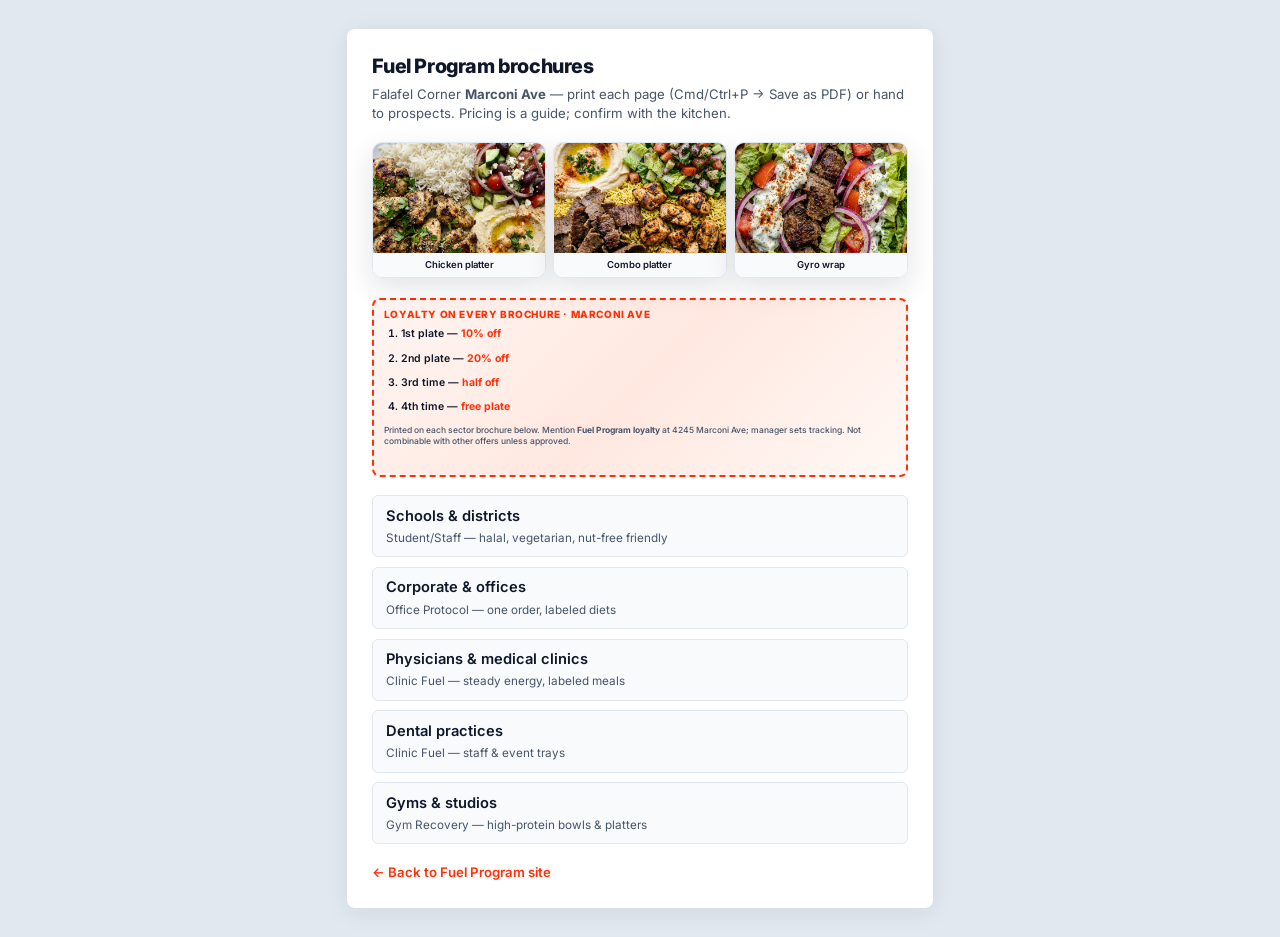
==== site/brochures/index.html @ 62364706 "Initial commit: Fuel Program site, brochures, menu docs, assets Made-with: Cursor" ====
<!DOCTYPE html>
<html lang="en">
<head>
  <meta charset="UTF-8">
  <meta name="viewport" content="width=device-width, initial-scale=1.0">
  <title>Fuel Program brochures — Falafel Corner Marconi</title>
  <link rel="stylesheet" href="brochure.css">
  <style>
    body { padding: 2rem 1rem; }
    .hub { max-width: 40rem; margin: 0 auto; background: #fff; padding: 1.75rem; border-radius: 8px; box-shadow: 0 4px 24px rgba(15,23,42,0.08); }
    .hub h1 { font-size: 1.35rem; margin-bottom: 0.5rem; }
    .hub p { color: var(--fc-muted); font-size: 0.9rem; margin-bottom: 1.25rem; }
    .hub ul { list-style: none; }
    .hub li { margin-bottom: 0.65rem; }
    .hub a {
      display: block;
      padding: 0.65rem 0.85rem;
      background: var(--fc-cream);
      border: 1px solid var(--fc-line);
      border-radius: 6px;
      color: var(--fc-ink);
      font-weight: 600;
      text-decoration: none;
    }
    .hub a:hover { border-color: var(--fc-red); color: var(--fc-red); }
    .hub a small { display: block; font-weight: 400; color: var(--fc-muted); font-size: 0.8rem; margin-top: 0.2rem; }
  </style>
</head>
<body>
  <div class="hub">
    <h1>Fuel Program brochures</h1>
    <p>Falafel Corner <strong>Marconi Ave</strong> — print each page (Cmd/Ctrl+P → Save as PDF) or hand to prospects. Pricing is a guide; confirm with the kitchen.</p>
    <div class="hub-food" aria-label="Halal Mediterranean plates">
      <figure><img src="../images/chicken-platter.jpg" alt="Chicken platter" width="400" height="220" loading="eager"><figcaption>Chicken platter</figcaption></figure>
      <figure><img src="../images/combo-platter.jpg" alt="Combo platter" width="400" height="220" loading="lazy"><figcaption>Combo platter</figcaption></figure>
      <figure><img src="../images/gyro-wrap.jpg" alt="Gyro wrap" width="400" height="220" loading="lazy"><figcaption>Gyro wrap</figcaption></figure>
    </div>
    <div class="promo-loyalty" style="margin-bottom:1.25rem;">
      <h2>Loyalty on every brochure · Marconi Ave</h2>
      <ol>
        <li>1st plate — <strong>10% off</strong></li>
        <li>2nd plate — <strong>20% off</strong></li>
        <li>3rd time — <strong>half off</strong></li>
        <li>4th time — <strong>free plate</strong></li>
      </ol>
      <p class="promo-fine">Printed on each sector brochure below. Mention <strong>Fuel Program loyalty</strong> at 4245 Marconi Ave; manager sets tracking. Not combinable with other offers unless approved.</p>
    </div>
    <ul>
      <li><a href="schools.html">Schools &amp; districts <small>Student/Staff — halal, vegetarian, nut-free friendly</small></a></li>
      <li><a href="corporate.html">Corporate &amp; offices <small>Office Protocol — one order, labeled diets</small></a></li>
      <li><a href="physicians.html">Physicians &amp; medical clinics <small>Clinic Fuel — steady energy, labeled meals</small></a></li>
      <li><a href="dental.html">Dental practices <small>Clinic Fuel — staff &amp; event trays</small></a></li>
      <li><a href="gyms.html">Gyms &amp; studios <small>Gym Recovery — high-protein bowls &amp; platters</small></a></li>
    </ul>
    <p style="margin-bottom:0;margin-top:1.25rem;"><a href="../index.html" style="display:inline;padding:0;border:none;background:none;color:var(--fc-red);">← Back to Fuel Program site</a></p>
  </div>
</body>
</html>
---- site/brochures/brochure.css ----
/* Fuel Program — print-ready brochures (Letter, one sheet) */
@import url("https://fonts.googleapis.com/css2?family=Inter:wght@400;600;700;800&display=swap");

:root {
  --fc-red: #FF3008;
  --fc-ink: #0f172a;
  --fc-muted: #475569;
  --fc-line: #e2e8f0;
  --fc-cream: #f8fafc;
}

* { box-sizing: border-box; margin: 0; padding: 0; }

html { font-size: 11pt; }

body {
  font-family: Inter, system-ui, sans-serif;
  color: var(--fc-ink);
  line-height: 1.45;
  background: #e2e8f0;
  padding: 1rem;
}

.sheet {
  max-width: 8.5in;
  min-height: 10.5in;
  margin: 0 auto;
  background: #fff;
  padding: 0.55in 0.6in;
  box-shadow: 0 8px 32px rgba(15, 23, 42, 0.12);
}

.audience-bar {
  display: inline-block;
  background: var(--fc-red);
  color: #fff;
  font-size: 0.65rem;
  font-weight: 700;
  letter-spacing: 0.12em;
  text-transform: uppercase;
  padding: 0.35rem 0.65rem;
  border-radius: 4px;
  margin-bottom: 0.65rem;
}

.head-row {
  display: flex;
  align-items: flex-start;
  justify-content: space-between;
  gap: 1rem;
  padding-bottom: 0.75rem;
  border-bottom: 3px solid var(--fc-red);
  margin-bottom: 0.85rem;
}

.head-row img { height: 48px; width: auto; object-fit: contain; }
.head-meta { text-align: right; font-size: 0.7rem; color: var(--fc-muted); line-height: 1.4; }

h1 {
  font-size: 1.45rem;
  font-weight: 800;
  letter-spacing: -0.02em;
  line-height: 1.15;
  margin-bottom: 0.5rem;
  max-width: 95%;
}

.deck {
  font-size: 0.85rem;
  color: var(--fc-muted);
  margin-bottom: 0.5rem;
  max-width: 95%;
}

/* Appetite-forward food photography */
.food-strip {
  display: grid;
  grid-template-columns: repeat(4, 1fr);
  gap: 0.4rem;
  margin: 0.55rem 0 0.85rem;
}

.food-strip figure {
  margin: 0;
  border-radius: 8px;
  overflow: hidden;
  box-shadow: 0 8px 24px rgba(15, 23, 42, 0.14);
  border: 1px solid rgba(226, 232, 240, 0.9);
  background: #fff;
}

.food-strip img {
  width: 100%;
  height: 88px;
  object-fit: cover;
  object-position: center;
  display: block;
}

.food-strip figcaption {
  font-size: 0.58rem;
  font-weight: 700;
  letter-spacing: 0.02em;
  text-align: center;
  padding: 0.28rem 0.2rem 0.32rem;
  background: linear-gradient(180deg, #fff8f5 0%, var(--fc-cream) 100%);
  color: var(--fc-ink);
  border-top: 1px solid var(--fc-line);
}

@media (max-width: 640px) {
  .food-strip { grid-template-columns: repeat(2, 1fr); }
  .food-strip img { height: 100px; }
}

.hub-food {
  display: grid;
  grid-template-columns: repeat(3, 1fr);
  gap: 0.45rem;
  margin: 0 0 1.35rem;
}

.hub-food figure {
  margin: 0;
  border-radius: 10px;
  overflow: hidden;
  box-shadow: 0 10px 28px rgba(15, 23, 42, 0.12);
  border: 1px solid var(--fc-line);
}

.hub-food img {
  width: 100%;
  height: 110px;
  object-fit: cover;
  display: block;
}

.hub-food figcaption {
  font-size: 0.65rem;
  font-weight: 600;
  text-align: center;
  padding: 0.35rem 0.3rem;
  background: var(--fc-cream);
}

.columns {
  display: grid;
  grid-template-columns: 1fr 1fr;
  gap: 0.75rem 1rem;
  margin-top: 0.65rem;
}

@media (max-width: 640px) {
  .columns { grid-template-columns: 1fr; }
  body { padding: 0; }
  .sheet { box-shadow: none; min-height: auto; }
}

.panel {
  background: var(--fc-cream);
  border: 1px solid var(--fc-line);
  border-radius: 6px;
  padding: 0.6rem 0.65rem;
}

.panel h2 {
  font-size: 0.7rem;
  font-weight: 700;
  letter-spacing: 0.06em;
  text-transform: uppercase;
  color: var(--fc-red);
  margin-bottom: 0.4rem;
}

.panel ul {
  list-style: none;
  font-size: 0.8rem;
}

.panel li {
  padding: 0.2rem 0 0.2rem 0.85rem;
  position: relative;
}

.panel li::before {
  content: "✓";
  position: absolute;
  left: 0;
  color: var(--fc-red);
  font-weight: 700;
  font-size: 0.75rem;
}

.plates {
  margin-top: 0.65rem;
}

.plates h2 {
  font-size: 0.7rem;
  font-weight: 700;
  letter-spacing: 0.08em;
  text-transform: uppercase;
  color: var(--fc-ink);
  margin-bottom: 0.35rem;
}

.plate-grid {
  display: grid;
  grid-template-columns: repeat(4, 1fr);
  gap: 0.35rem;
  font-size: 0.68rem;
}

.plate-grid span {
  background: #fff;
  border: 1px solid var(--fc-line);
  border-radius: 4px;
  padding: 0.35rem 0.4rem;
  text-align: center;
  font-weight: 600;
}

@media (max-width: 640px) {
  .plate-grid { grid-template-columns: repeat(2, 1fr); }
}

.promo-loyalty {
  margin-top: 0.65rem;
  padding: 0.55rem 0.65rem 0.6rem;
  background: linear-gradient(135deg, #fff5f2 0%, #ffe8e0 50%, #fff8f5 100%);
  border: 2px dashed var(--fc-red);
  border-radius: 8px;
  font-size: 0.72rem;
  line-height: 1.4;
}

.promo-loyalty h2 {
  font-size: 0.68rem;
  font-weight: 800;
  letter-spacing: 0.06em;
  text-transform: uppercase;
  color: var(--fc-red);
  margin-bottom: 0.4rem;
}

.promo-loyalty ol {
  margin: 0;
  padding-left: 1.15rem;
  color: var(--fc-ink);
}

.promo-loyalty li {
  margin-bottom: 0.2rem;
  font-weight: 600;
}

.promo-loyalty li strong { color: var(--fc-red); }

.promo-loyalty .promo-fine {
  margin-top: 0.45rem;
  font-size: 0.58rem;
  font-weight: 500;
  color: var(--fc-muted);
  line-height: 1.35;
}

.price-block {
  margin-top: 0.65rem;
  padding: 0.55rem 0.65rem;
  background: var(--fc-ink);
  color: #fff;
  border-radius: 6px;
  font-size: 0.78rem;
}

.price-block strong { color: #fca5a5; }

.cta {
  margin-top: 0.65rem;
  text-align: center;
  font-size: 0.8rem;
}

.cta a {
  color: var(--fc-red);
  font-weight: 700;
  text-decoration: none;
}

.cta .tel {
  display: block;
  font-size: 1.1rem;
  font-weight: 800;
  color: var(--fc-ink);
  margin: 0.25rem 0;
}

.footnote {
  margin-top: 0.5rem;
  font-size: 0.62rem;
  color: var(--fc-muted);
  line-height: 1.35;
}

.back-link {
  max-width: 8.5in;
  margin: 0.75rem auto 0;
  font-size: 0.75rem;
}

.back-link a { color: var(--fc-red); font-weight: 600; }

/* Print */
@page { size: letter; margin: 0.4in; }

@media print {
  body {
    background: #fff;
    padding: 0;
    print-color-adjust: exact;
    -webkit-print-color-adjust: exact;
  }
  .sheet {
    box-shadow: none;
    max-width: none;
    min-height: auto;
    padding: 0;
  }
  .food-strip img {
    height: 0.95in;
    max-height: 0.95in;
  }
  .back-link, .no-print { display: none !important; }
}
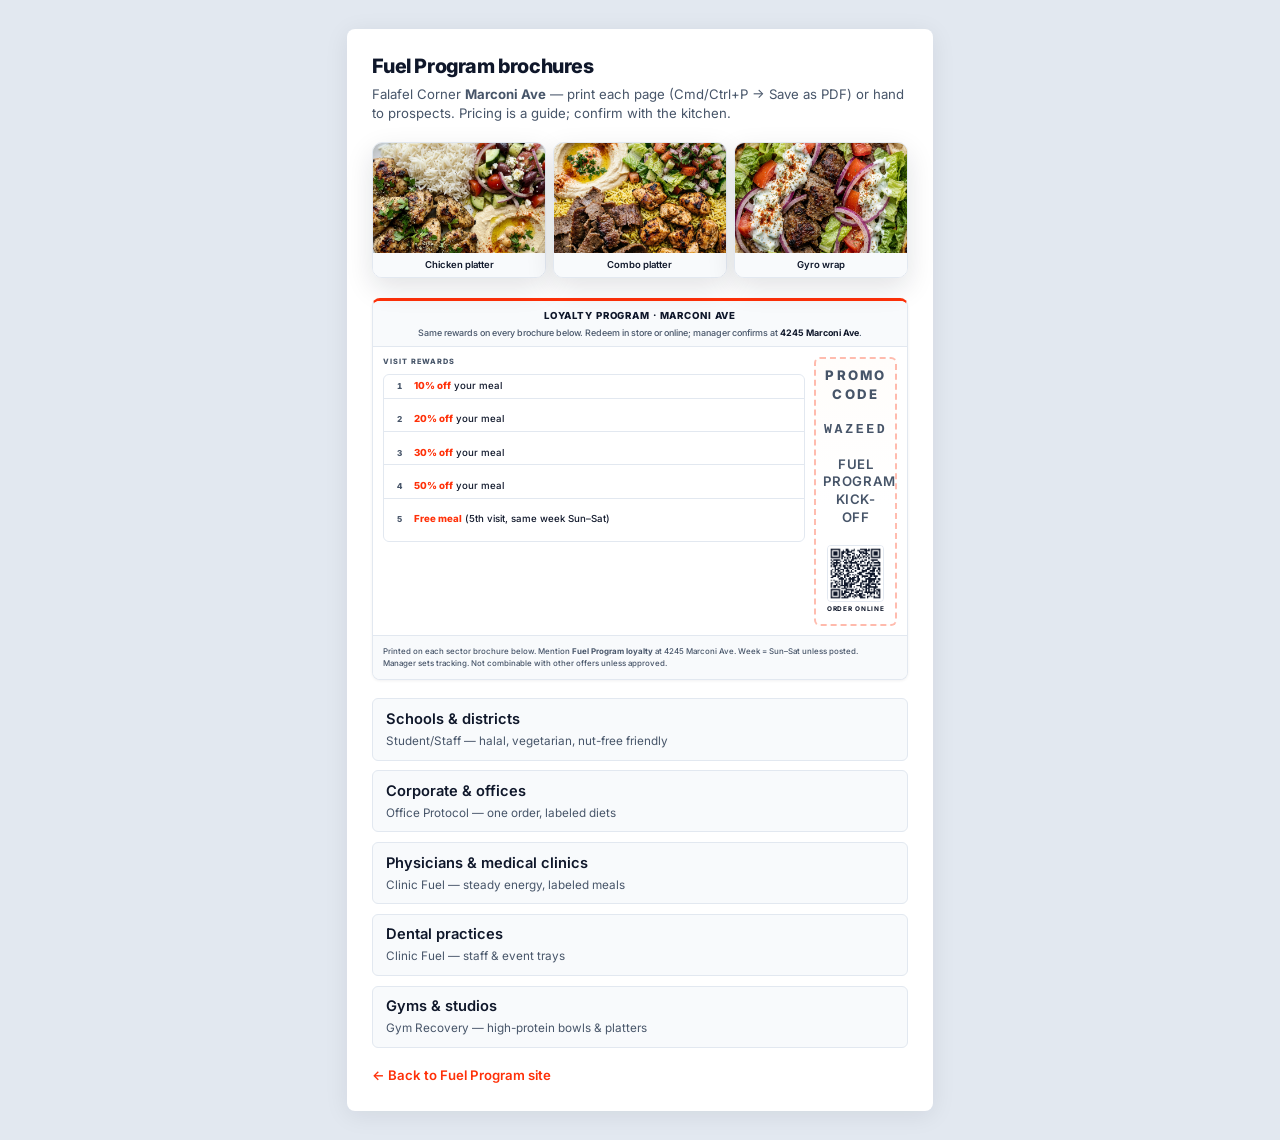
==== commit 420b7202: "Redesign brochure promo block; align hero kick-off coupon; add order QR asset Made-with: Cursor" ====
--- a/site/brochures/index.html
+++ b/site/brochures/index.html
@@ -36,14 +36,34 @@
       <figure><img src="../images/gyro-wrap.jpg" alt="Gyro wrap" width="400" height="220" loading="lazy"><figcaption>Gyro wrap</figcaption></figure>
     </div>
     <div class="promo-loyalty" style="margin-bottom:1.25rem;">
-      <h2>Loyalty on every brochure · Marconi Ave</h2>
-      <ol>
-        <li>1st plate — <strong>10% off</strong></li>
-        <li>2nd plate — <strong>20% off</strong></li>
-        <li>3rd time — <strong>half off</strong></li>
-        <li>4th time — <strong>free plate</strong></li>
-      </ol>
-      <p class="promo-fine">Printed on each sector brochure below. Mention <strong>Fuel Program loyalty</strong> at 4245 Marconi Ave; manager sets tracking. Not combinable with other offers unless approved.</p>
+      <header class="promo-head">
+        <h2 class="promo-head-title">Loyalty program · Marconi Ave</h2>
+        <p class="promo-head-dek">Same rewards on every brochure below. Redeem in store or online; manager confirms at <strong>4245 Marconi Ave</strong>.</p>
+      </header>
+      <div class="promo-body">
+        <div class="promo-grid">
+          <section class="promo-tiers" aria-labelledby="promo-tiers-label">
+            <h3 class="promo-tiers-label" id="promo-tiers-label">Visit rewards</h3>
+            <ul class="promo-tier-list">
+              <li><span class="promo-tier-num">1</span><span class="promo-tier-copy"><strong>10% off</strong> your meal</span></li>
+              <li><span class="promo-tier-num">2</span><span class="promo-tier-copy"><strong>20% off</strong> your meal</span></li>
+              <li><span class="promo-tier-num">3</span><span class="promo-tier-copy"><strong>30% off</strong> your meal</span></li>
+              <li><span class="promo-tier-num">4</span><span class="promo-tier-copy"><strong>50% off</strong> your meal</span></li>
+              <li><span class="promo-tier-num">5</span><span class="promo-tier-copy"><strong>Free meal</strong> (5th visit, same week Sun–Sat)</span></li>
+            </ul>
+          </section>
+          <aside class="promo-redeem" aria-label="Redeem with promo code or QR code">
+            <p class="promo-redeem-eyebrow">Promo code</p>
+            <p class="promo-redeem-code">WAZEED</p>
+            <p class="promo-redeem-note">Fuel Program kick-off</p>
+            <figure class="promo-redeem-qr">
+              <img src="../images/fuel-order-qr.png" alt="QR code: Marconi Ave online ordering" width="160" height="160" loading="lazy">
+              <figcaption>Order online</figcaption>
+            </figure>
+          </aside>
+        </div>
+      </div>
+      <p class="promo-fine">Printed on each sector brochure below. Mention <strong>Fuel Program loyalty</strong> at 4245 Marconi Ave. Week = Sun–Sat unless posted.<br>Manager sets tracking. Not combinable with other offers unless approved.</p>
     </div>
     <ul>
       <li><a href="schools.html">Schools &amp; districts <small>Student/Staff — halal, vegetarian, nut-free friendly</small></a></li>
--- a/site/brochures/brochure.css
+++ b/site/brochures/brochure.css
@@ -224,44 +224,224 @@
   .plate-grid { grid-template-columns: repeat(2, 1fr); }
 }
 
+/*
+ * Loyalty + coupon — single professional system (print-style):
+ * clear hierarchy, one accent (brand red), uniform spacing, dashed redeem panel.
+ */
 .promo-loyalty {
+  --promo-space: 0.45rem;
+  --promo-space-lg: 0.65rem;
   margin-top: 0.65rem;
-  padding: 0.55rem 0.65rem 0.6rem;
-  background: linear-gradient(135deg, #fff5f2 0%, #ffe8e0 50%, #fff8f5 100%);
-  border: 2px dashed var(--fc-red);
+  padding: 0;
+  overflow: hidden;
+  background: #fff;
+  border: 1px solid var(--fc-line);
   border-radius: 8px;
+  border-top: 3px solid var(--fc-red);
+  box-shadow: 0 1px 3px rgba(15, 23, 42, 0.06);
   font-size: 0.72rem;
-  line-height: 1.4;
-}
-
-.promo-loyalty h2 {
-  font-size: 0.68rem;
-  font-weight: 800;
-  letter-spacing: 0.06em;
-  text-transform: uppercase;
+  line-height: 1.45;
+}
+
+.promo-head {
+  padding: var(--promo-space-lg) var(--promo-space-lg) var(--promo-space);
+  border-bottom: 1px solid var(--fc-line);
+  background: #f8fafc;
+}
+
+.promo-head-title {
+  margin: 0 0 0.35rem;
+  font-size: 0.66rem;
+  font-weight: 800;
+  letter-spacing: 0.09em;
+  text-transform: uppercase;
+  color: var(--fc-ink);
+  text-align: center;
+  line-height: 1.2;
+}
+
+.promo-head-dek {
+  margin: 0 auto;
+  max-width: 34rem;
+  font-size: 0.61rem;
+  font-weight: 500;
+  color: var(--fc-muted);
+  text-align: center;
+  line-height: 1.45;
+}
+
+.promo-head-dek strong {
+  font-weight: 700;
+  color: var(--fc-ink);
+}
+
+.promo-body {
+  padding: var(--promo-space-lg);
+  background: #fff;
+}
+
+.promo-grid {
+  display: grid;
+  grid-template-columns: minmax(0, 1fr) minmax(4.85rem, 5.65rem);
+  gap: var(--promo-space-lg);
+  align-items: start;
+}
+
+.promo-tiers-label {
+  margin: 0 0 var(--promo-space);
+  font-size: 0.5rem;
+  font-weight: 800;
+  letter-spacing: 0.14em;
+  text-transform: uppercase;
+  color: var(--fc-muted);
+}
+
+.promo-tier-list {
+  margin: 0;
+  padding: 0;
+  list-style: none;
+  border: 1px solid var(--fc-line);
+  border-radius: 6px;
+  overflow: hidden;
+  background: #fff;
+}
+
+.promo-tier-list li {
+  display: grid;
+  grid-template-columns: 1.25rem 1fr;
+  gap: 0.4rem;
+  align-items: baseline;
+  padding: 0.34rem 0.42rem;
+  border-bottom: 1px solid var(--fc-line);
+  font-size: 0.66rem;
+  font-weight: 500;
+  color: var(--fc-ink);
+  line-height: 1.32;
+}
+
+.promo-tier-list li:last-child {
+  border-bottom: none;
+}
+
+.promo-tier-num {
+  font-size: 0.56rem;
+  font-weight: 800;
+  color: var(--fc-muted);
+  text-align: center;
+  font-variant-numeric: tabular-nums;
+}
+
+.promo-tier-copy strong {
+  font-weight: 800;
   color: var(--fc-red);
-  margin-bottom: 0.4rem;
-}
-
-.promo-loyalty ol {
+}
+
+/* Dashed “coupon” panel — code is the hero; QR secondary */
+.promo-redeem {
   margin: 0;
-  padding-left: 1.15rem;
-  color: var(--fc-ink);
-}
-
-.promo-loyalty li {
-  margin-bottom: 0.2rem;
+  padding: var(--promo-space) var(--promo-space) var(--promo-space-lg);
+  border: 2px dashed rgba(255, 48, 8, 0.32);
+  border-radius: 6px;
+  background: linear-gradient(180deg, #fffdfb 0%, #fff 55%);
+  text-align: center;
+}
+
+.promo-redeem-eyebrow {
+  margin: 0 0 0.18rem;
+  font-size: 0.48rem;
+  font-weight: 800;
+  letter-spacing: 0.16em;
+  text-transform: uppercase;
+  color: var(--fc-muted);
+}
+
+.promo-redeem-code {
+  margin: 0 0 0.22rem;
+  font-family: ui-monospace, "SF Mono", Menlo, Monaco, monospace;
+  font-size: 0.88rem;
+  font-weight: 800;
+  letter-spacing: 0.2em;
+  color: var(--fc-red);
+  line-height: 1.15;
+}
+
+.promo-redeem-note {
+  margin: 0 0 var(--promo-space);
+  font-size: 0.5rem;
   font-weight: 600;
-}
-
-.promo-loyalty li strong { color: var(--fc-red); }
+  letter-spacing: 0.04em;
+  text-transform: uppercase;
+  color: var(--fc-muted);
+  line-height: 1.35;
+}
+
+.promo-redeem-qr {
+  margin: 0;
+}
+
+.promo-redeem-qr img {
+  display: block;
+  width: 100%;
+  max-width: 3.85rem;
+  height: auto;
+  aspect-ratio: 1;
+  margin: 0 auto;
+  border-radius: 4px;
+  border: 1px solid var(--fc-line);
+}
+
+.promo-redeem-qr figcaption {
+  margin: 0.22rem 0 0;
+  font-size: 0.44rem;
+  font-weight: 700;
+  letter-spacing: 0.11em;
+  text-transform: uppercase;
+  color: var(--fc-ink);
+}
 
 .promo-loyalty .promo-fine {
-  margin-top: 0.45rem;
-  font-size: 0.58rem;
+  margin: 0;
+  padding: var(--promo-space-lg);
+  border-top: 1px solid var(--fc-line);
+  background: #f8fafc;
+  font-size: 0.54rem;
   font-weight: 500;
   color: var(--fc-muted);
-  line-height: 1.35;
+  line-height: 1.5;
+  text-align: left;
+}
+
+@media (max-width: 520px) {
+  .promo-grid {
+    grid-template-columns: 1fr;
+  }
+  .promo-redeem {
+    max-width: 10.5rem;
+    margin-left: auto;
+    margin-right: auto;
+  }
+  .promo-redeem-qr img {
+    max-width: 4.75rem;
+  }
+}
+
+@media print {
+  .promo-redeem-qr img {
+    width: 0.95in;
+    max-width: 0.95in;
+  }
+}
+
+.hub .promo-head-dek {
+  margin-bottom: 0;
+  font-size: 0.61rem;
+  color: var(--fc-muted);
+}
+
+.hub .promo-loyalty > .promo-fine {
+  margin-top: 0;
+  font-size: 0.54rem;
+  color: var(--fc-muted);
 }
 
 .price-block {
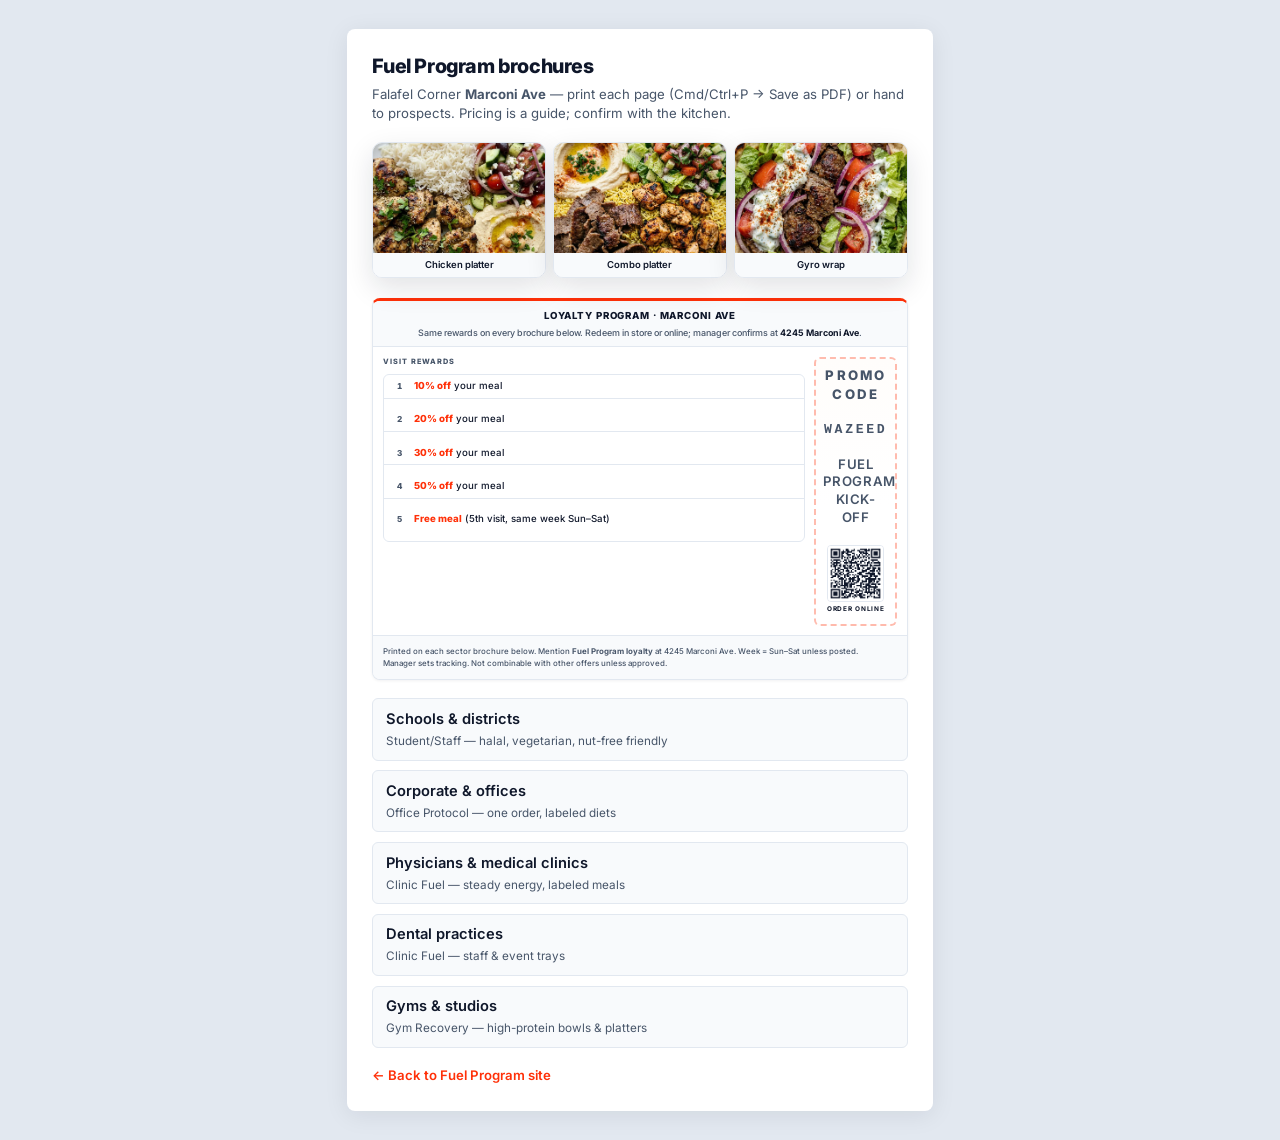
==== commit a6789a07: "Perf: compress food photos, add WebP + picture; brochure layout CSS Made-with: Cursor" ====
--- a/site/brochures/index.html
+++ b/site/brochures/index.html
@@ -31,9 +31,9 @@
     <h1>Fuel Program brochures</h1>
     <p>Falafel Corner <strong>Marconi Ave</strong> — print each page (Cmd/Ctrl+P → Save as PDF) or hand to prospects. Pricing is a guide; confirm with the kitchen.</p>
     <div class="hub-food" aria-label="Halal Mediterranean plates">
-      <figure><img src="../images/chicken-platter.jpg" alt="Chicken platter" width="400" height="220" loading="eager"><figcaption>Chicken platter</figcaption></figure>
-      <figure><img src="../images/combo-platter.jpg" alt="Combo platter" width="400" height="220" loading="lazy"><figcaption>Combo platter</figcaption></figure>
-      <figure><img src="../images/gyro-wrap.jpg" alt="Gyro wrap" width="400" height="220" loading="lazy"><figcaption>Gyro wrap</figcaption></figure>
+      <figure><picture><source srcset="../images/chicken-platter.webp" type="image/webp"><img src="../images/chicken-platter.jpg" alt="Chicken platter" width="400" height="220" loading="eager"></picture><figcaption>Chicken platter</figcaption></figure>
+      <figure><picture><source srcset="../images/combo-platter.webp" type="image/webp"><img src="../images/combo-platter.jpg" alt="Combo platter" width="400" height="220" loading="lazy"></picture><figcaption>Combo platter</figcaption></figure>
+      <figure><picture><source srcset="../images/gyro-wrap.webp" type="image/webp"><img src="../images/gyro-wrap.jpg" alt="Gyro wrap" width="400" height="220" loading="lazy"></picture><figcaption>Gyro wrap</figcaption></figure>
     </div>
     <div class="promo-loyalty" style="margin-bottom:1.25rem;">
       <header class="promo-head">
--- a/site/brochures/brochure.css
+++ b/site/brochures/brochure.css
@@ -89,6 +89,11 @@
   background: #fff;
 }
 
+.food-strip figure > picture {
+  display: block;
+  width: 100%;
+}
+
 .food-strip img {
   width: 100%;
   height: 88px;
@@ -126,6 +131,11 @@
   overflow: hidden;
   box-shadow: 0 10px 28px rgba(15, 23, 42, 0.12);
   border: 1px solid var(--fc-line);
+}
+
+.hub-food figure > picture {
+  display: block;
+  width: 100%;
 }
 
 .hub-food img {
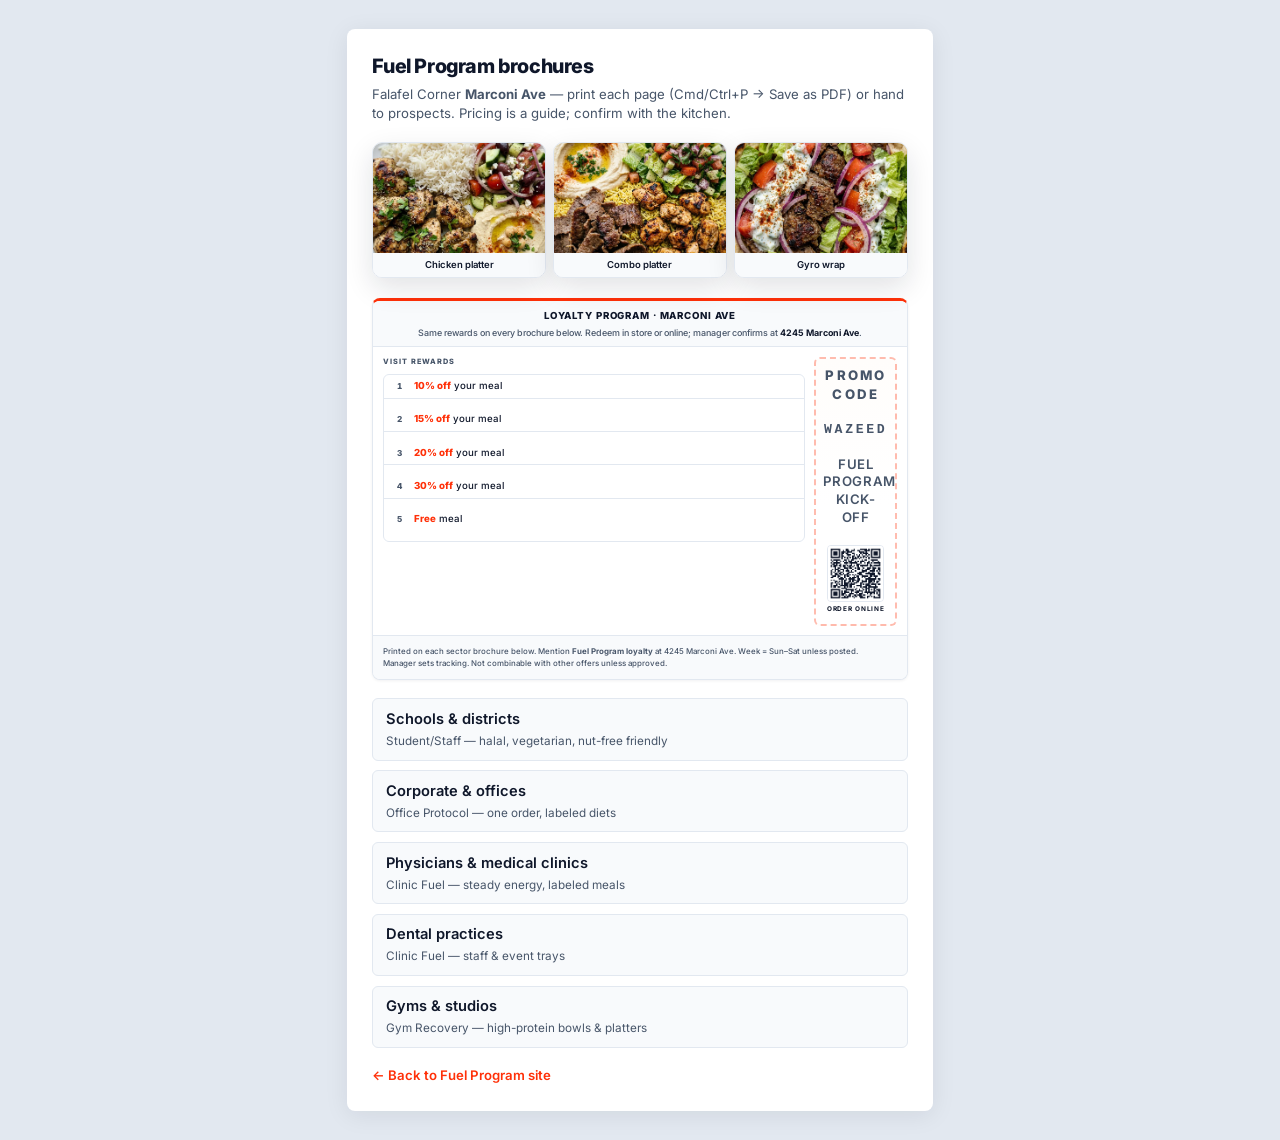
==== commit e53f947d: "Loyalty tiers: 10/15/20/30% visits 1–4, free meal on 5th Made-with: Cursor" ====
--- a/site/brochures/index.html
+++ b/site/brochures/index.html
@@ -6,8 +6,22 @@
   <title>Fuel Program brochures — Falafel Corner Marconi</title>
   <link rel="stylesheet" href="brochure.css">
   <style>
-    body { padding: 2rem 1rem; }
-    .hub { max-width: 40rem; margin: 0 auto; background: #fff; padding: 1.75rem; border-radius: 8px; box-shadow: 0 4px 24px rgba(15,23,42,0.08); }
+    html { scroll-behavior: smooth; }
+    body {
+      padding: 2rem 1rem;
+      -webkit-font-smoothing: antialiased;
+      -moz-osx-font-smoothing: grayscale;
+    }
+    .hub {
+      max-width: 40rem;
+      margin: 0 auto;
+      background: #fff;
+      padding: 1.75rem;
+      border-radius: 8px;
+      box-shadow: 0 4px 24px rgba(15,23,42,0.08);
+      transition: box-shadow 0.28s cubic-bezier(0.4, 0, 0.2, 1);
+    }
+    .hub:hover { box-shadow: 0 8px 32px rgba(15,23,42,0.1); }
     .hub h1 { font-size: 1.35rem; margin-bottom: 0.5rem; }
     .hub p { color: var(--fc-muted); font-size: 0.9rem; margin-bottom: 1.25rem; }
     .hub ul { list-style: none; }
@@ -21,9 +35,35 @@
       color: var(--fc-ink);
       font-weight: 600;
       text-decoration: none;
+      transition:
+        border-color 0.28s cubic-bezier(0.4, 0, 0.2, 1),
+        color 0.28s cubic-bezier(0.4, 0, 0.2, 1),
+        background 0.28s cubic-bezier(0.4, 0, 0.2, 1),
+        transform 0.28s cubic-bezier(0.22, 1, 0.36, 1),
+        box-shadow 0.28s cubic-bezier(0.4, 0, 0.2, 1);
     }
-    .hub a:hover { border-color: var(--fc-red); color: var(--fc-red); }
-    .hub a small { display: block; font-weight: 400; color: var(--fc-muted); font-size: 0.8rem; margin-top: 0.2rem; }
+    .hub a:hover {
+      border-color: var(--fc-red);
+      color: var(--fc-red);
+      background: #fff;
+      transform: translateY(-1px);
+      box-shadow: 0 4px 16px rgba(15, 23, 42, 0.06);
+    }
+    .hub a:active { transform: translateY(0); }
+    .hub a:focus-visible { outline: 2px solid var(--fc-red); outline-offset: 2px; }
+    .hub a small { display: block; font-weight: 400; color: var(--fc-muted); font-size: 0.8rem; margin-top: 0.2rem; transition: color 0.28s ease; }
+    .hub a:hover small { color: var(--fc-muted); }
+    p[style*="margin-bottom:0"] a {
+      transition: color 0.28s ease, opacity 0.28s ease;
+    }
+    p[style*="margin-bottom:0"] a:hover { opacity: 0.85; }
+    @media (prefers-reduced-motion: reduce) {
+      html { scroll-behavior: auto; }
+      .hub, .hub a, p[style*="margin-bottom:0"] a {
+        transition: none !important;
+      }
+      .hub a:hover { transform: none; }
+    }
   </style>
 </head>
 <body>
@@ -46,10 +86,10 @@
             <h3 class="promo-tiers-label" id="promo-tiers-label">Visit rewards</h3>
             <ul class="promo-tier-list">
               <li><span class="promo-tier-num">1</span><span class="promo-tier-copy"><strong>10% off</strong> your meal</span></li>
-              <li><span class="promo-tier-num">2</span><span class="promo-tier-copy"><strong>20% off</strong> your meal</span></li>
-              <li><span class="promo-tier-num">3</span><span class="promo-tier-copy"><strong>30% off</strong> your meal</span></li>
-              <li><span class="promo-tier-num">4</span><span class="promo-tier-copy"><strong>50% off</strong> your meal</span></li>
-              <li><span class="promo-tier-num">5</span><span class="promo-tier-copy"><strong>Free meal</strong> (5th visit, same week Sun–Sat)</span></li>
+              <li><span class="promo-tier-num">2</span><span class="promo-tier-copy"><strong>15% off</strong> your meal</span></li>
+              <li><span class="promo-tier-num">3</span><span class="promo-tier-copy"><strong>20% off</strong> your meal</span></li>
+              <li><span class="promo-tier-num">4</span><span class="promo-tier-copy"><strong>30% off</strong> your meal</span></li>
+              <li><span class="promo-tier-num">5</span><span class="promo-tier-copy"><strong>Free</strong> meal</span></li>
             </ul>
           </section>
           <aside class="promo-redeem" aria-label="Redeem with promo code or QR code">
--- a/site/brochures/brochure.css
+++ b/site/brochures/brochure.css
@@ -500,6 +500,48 @@
 
 .back-link a { color: var(--fc-red); font-weight: 600; }
 
+/* On-screen polish (print rules below stay unchanged) */
+@media screen {
+  html {
+    scroll-behavior: smooth;
+  }
+
+  .back-link a {
+    transition: color 0.28s cubic-bezier(0.4, 0, 0.2, 1), opacity 0.28s ease;
+  }
+
+  .back-link a:hover {
+    opacity: 0.88;
+  }
+
+  .food-strip figure img,
+  .hub-food figure img {
+    transition: transform 0.45s cubic-bezier(0.22, 1, 0.36, 1);
+  }
+
+  .food-strip figure:hover img,
+  .hub-food figure:hover img {
+    transform: scale(1.03);
+  }
+}
+
+@media screen and (prefers-reduced-motion: reduce) {
+  html {
+    scroll-behavior: auto;
+  }
+
+  .back-link a,
+  .food-strip figure img,
+  .hub-food figure img {
+    transition: none !important;
+  }
+
+  .food-strip figure:hover img,
+  .hub-food figure:hover img {
+    transform: none !important;
+  }
+}
+
 /* Print */
 @page { size: letter; margin: 0.4in; }
 
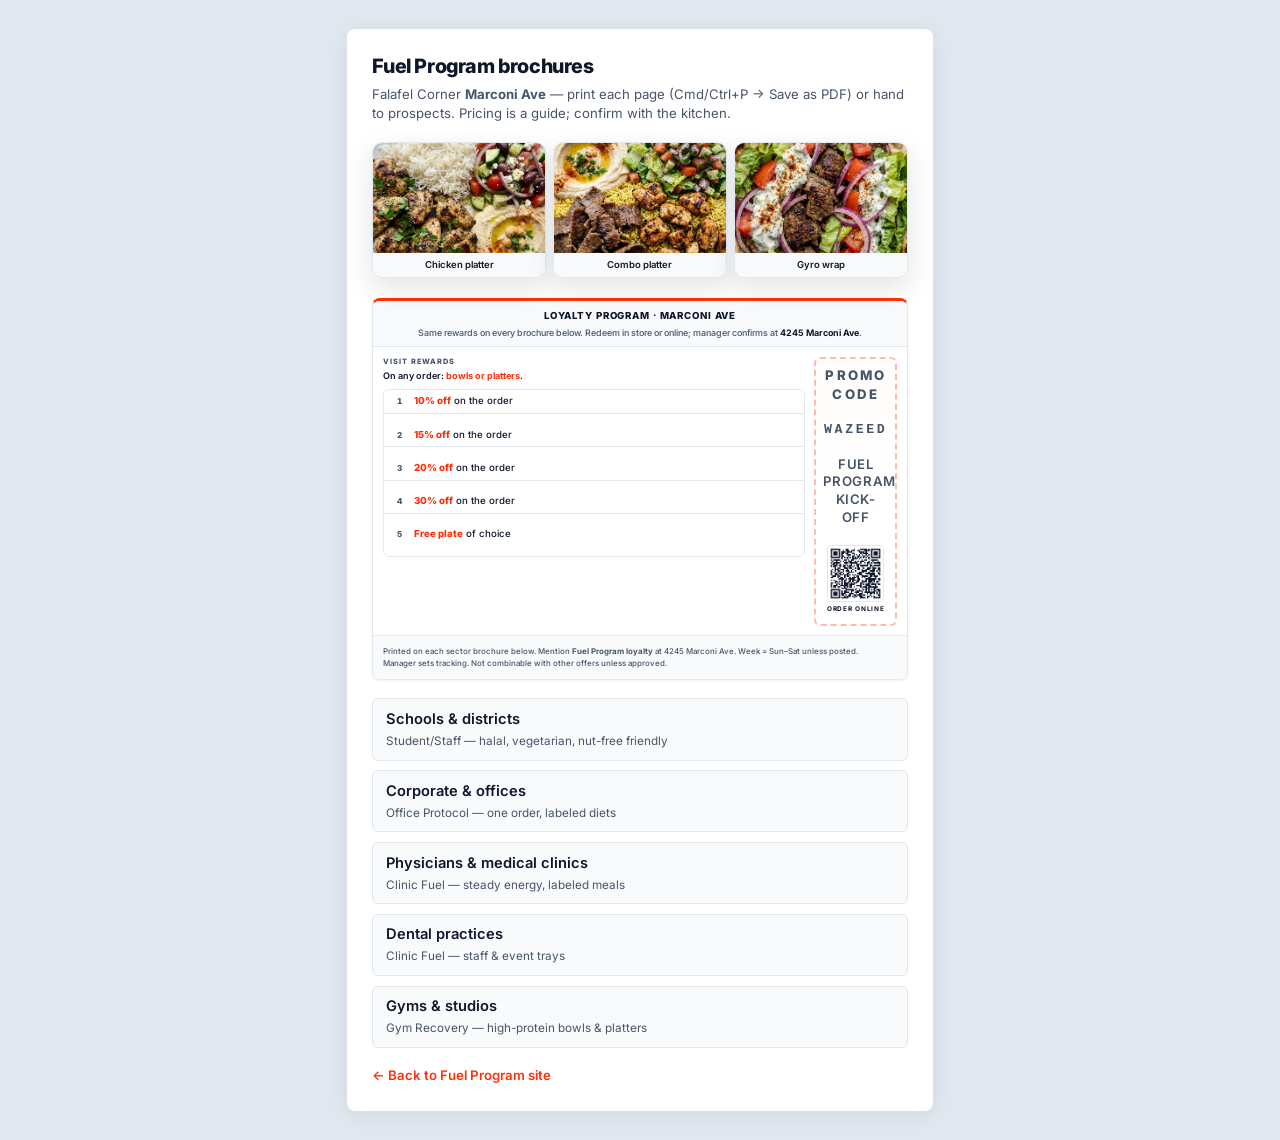
==== commit bf2ee8df: "Clarify loyalty: bowls/platters scope, % off on order, free plate of choice Made-with: Cursor" ====
--- a/site/brochures/index.html
+++ b/site/brochures/index.html
@@ -84,12 +84,13 @@
         <div class="promo-grid">
           <section class="promo-tiers" aria-labelledby="promo-tiers-label">
             <h3 class="promo-tiers-label" id="promo-tiers-label">Visit rewards</h3>
+            <p class="promo-tiers-scope">On any order: <strong>bowls or platters</strong>.</p>
             <ul class="promo-tier-list">
-              <li><span class="promo-tier-num">1</span><span class="promo-tier-copy"><strong>10% off</strong> your meal</span></li>
-              <li><span class="promo-tier-num">2</span><span class="promo-tier-copy"><strong>15% off</strong> your meal</span></li>
-              <li><span class="promo-tier-num">3</span><span class="promo-tier-copy"><strong>20% off</strong> your meal</span></li>
-              <li><span class="promo-tier-num">4</span><span class="promo-tier-copy"><strong>30% off</strong> your meal</span></li>
-              <li><span class="promo-tier-num">5</span><span class="promo-tier-copy"><strong>Free</strong> meal</span></li>
+              <li><span class="promo-tier-num">1</span><span class="promo-tier-copy"><strong>10% off</strong> on the order</span></li>
+              <li><span class="promo-tier-num">2</span><span class="promo-tier-copy"><strong>15% off</strong> on the order</span></li>
+              <li><span class="promo-tier-num">3</span><span class="promo-tier-copy"><strong>20% off</strong> on the order</span></li>
+              <li><span class="promo-tier-num">4</span><span class="promo-tier-copy"><strong>30% off</strong> on the order</span></li>
+              <li><span class="promo-tier-num">5</span><span class="promo-tier-copy"><strong>Free plate</strong> of choice</span></li>
             </ul>
           </section>
           <aside class="promo-redeem" aria-label="Redeem with promo code or QR code">
--- a/site/brochures/brochure.css
+++ b/site/brochures/brochure.css
@@ -298,12 +298,31 @@
 }
 
 .promo-tiers-label {
+  margin: 0 0 0.2rem;
+  font-size: 0.5rem;
+  font-weight: 800;
+  letter-spacing: 0.14em;
+  text-transform: uppercase;
+  color: var(--fc-muted);
+}
+
+.promo-tiers-scope {
   margin: 0 0 var(--promo-space);
-  font-size: 0.5rem;
-  font-weight: 800;
-  letter-spacing: 0.14em;
-  text-transform: uppercase;
-  color: var(--fc-muted);
+  font-size: 0.62rem;
+  font-weight: 600;
+  color: var(--fc-ink);
+  line-height: 1.35;
+}
+
+.promo-tiers-scope strong {
+  color: var(--fc-red);
+  font-weight: 700;
+}
+
+.hub .promo-loyalty .promo-tiers-scope {
+  margin-bottom: 0.45rem;
+  font-size: 0.62rem;
+  color: var(--fc-ink);
 }
 
 .promo-tier-list {
